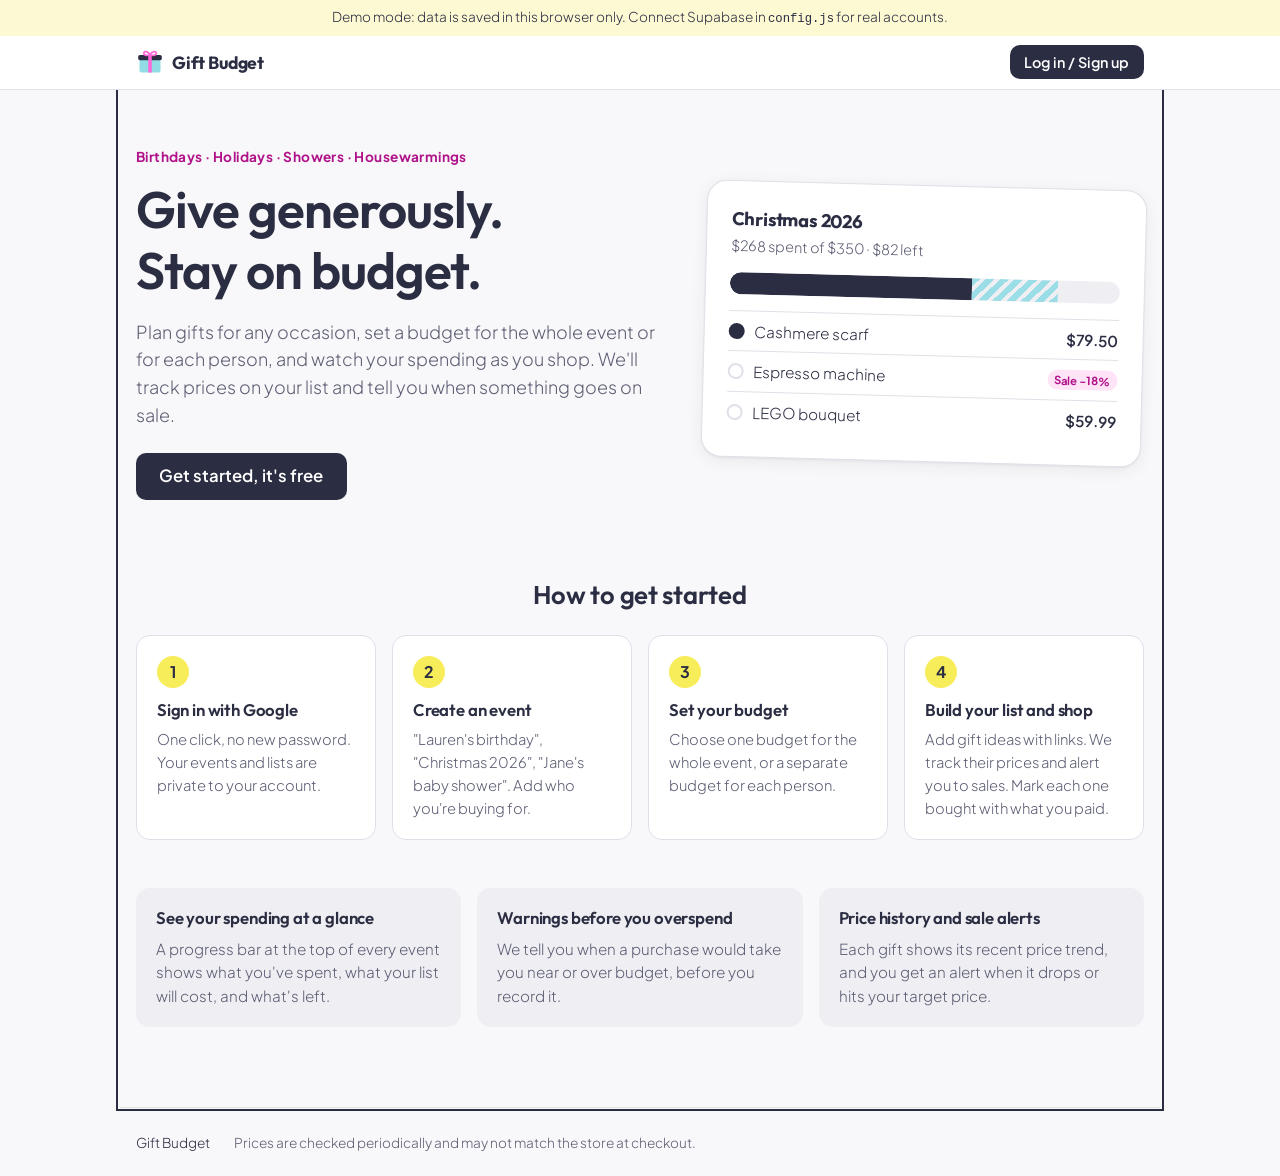
==== index.html @ 7a2bb73c "Use Plus Jakarta Sans Light (300) for body text Headings stay in Outfit; buttons, labels, amounts an" ====
<!doctype html>
<html lang="en">
<head>
  <meta charset="utf-8">
  <meta name="viewport" content="width=device-width, initial-scale=1">
  <title>Gift Budget: stay on budget for every gift</title>
  <meta name="description" content="Plan gifts for birthdays, holidays, showers and housewarmings. Set a budget per event or per person, track spending, and get alerts when gifts on your list go on sale.">
  <meta name="theme-color" content="#2b2d42">
  <link rel="icon" href="icon.svg" type="image/svg+xml">
  <link rel="preconnect" href="https://fonts.googleapis.com">
  <link rel="preconnect" href="https://fonts.gstatic.com" crossorigin>
  <link rel="stylesheet" href="https://fonts.googleapis.com/css2?family=Outfit:wght@500;600;700&family=Plus+Jakarta+Sans:wght@300;500;600;700&display=swap">
  <link rel="stylesheet" href="styles.css">
  <script src="config.js"></script>
  <script type="module" src="js/app.js"></script>
</head>
<body>
  <svg width="0" height="0" style="position:absolute" aria-hidden="true">
    <symbol id="logo" viewBox="0 0 32 32">
      <rect x="4" y="12" width="24" height="16" rx="3" fill="var(--logo-box)"/>
      <rect x="2.5" y="8" width="27" height="6" rx="2" fill="var(--logo-lid)"/>
      <rect x="14" y="8" width="4" height="20" fill="var(--logo-ribbon)"/>
      <path d="M16 8c-2-4.5-7-5-7-2s4 2.5 7 2Zm0 0c2-4.5 7-5 7-2s-4 2.5-7 2Z" fill="none" stroke="var(--logo-ribbon)" stroke-width="2" stroke-linejoin="round"/>
    </symbol>
  </svg>

  <a href="#app" class="skip">Skip to content</a>
  <div id="demo-banner" class="demo-banner" hidden>
    Demo mode: data is saved in this browser only. Connect Supabase in <code>config.js</code> for real accounts.
  </div>
  <header class="site-header"><div class="nav" id="nav"></div></header>

  <main id="app" tabindex="-1">
    <noscript><p>Gift Budget needs JavaScript to run.</p></noscript>
  </main>

  <footer class="site-footer">
    <span>Gift Budget</span>
    <span class="muted">Prices are checked periodically and may not match the store at checkout.</span>
  </footer>

  <dialog id="dialog" aria-label="Dialog"></dialog>
  <div id="toast" class="toast" role="status" aria-live="polite" hidden></div>
</body>
</html>
---- styles.css ----
/* Palette: navy #2b2d42 · sky #92dce5 · ghost white #f8f7f9 · maize #f7ec59 · pink #ff66d8.
   The bright colours are used as fills; each has a deeper "-text" shade for
   readable text on light backgrounds. */
:root {
  --navy: #2b2d42;
  --sky: #92dce5;
  --ghost: #f8f7f9;
  --maize: #f7ec59;
  --pink: #ff66d8;

  --bg: var(--ghost);
  --surface: #ffffff;
  --surface-2: #efeef3;
  --text: var(--navy);
  --muted: #5c5e73;
  --border: #e1e0e8;
  --primary: var(--navy);
  --primary-strong: #1b1c2b;
  --primary-soft: #def4f7;
  --on-primary: #ffffff;
  --link: #1a6f7b;
  --accent: var(--pink);
  --accent-text: #b0128a;
  --accent-soft: #ffe3f7;
  --on-accent: var(--navy);
  --ok: var(--navy);
  --ok-text: #1a6f7b;
  --near: var(--maize);
  --near-text: #6f6400;
  --near-soft: #fdf9d2;
  /* Over budget stays red so it never reads as a sale (pink). */
  --over: #d62839;
  --over-text: #b3172a;
  --over-soft: #fde4e6;
  --danger: #c42032;
  --on-danger: #ffffff;
  --planned: var(--sky);
  --step: var(--maize);
  --logo-box: var(--sky);
  --logo-lid: var(--navy);
  --logo-ribbon: var(--pink);
  --shadow: 0 1px 2px rgb(43 45 66 / 6%), 0 4px 16px rgb(43 45 66 / 7%);
  --radius: 14px;
  --font-heading: 'Outfit', system-ui, -apple-system, 'Segoe UI', Roboto, sans-serif;
  --font-body: 'Plus Jakarta Sans', system-ui, -apple-system, 'Segoe UI', Roboto, sans-serif;
  color-scheme: light;
}

@media (prefers-color-scheme: dark) {
  :root:not([data-theme='light']) {
    --bg: #1f2030;
    --surface: var(--navy);
    --surface-2: #363852;
    --text: var(--ghost);
    --muted: #b5b6c6;
    --border: #45475f;
    --primary: var(--sky);
    --primary-strong: #b6e9ef;
    --primary-soft: #2f4a59;
    --on-primary: var(--navy);
    --link: var(--sky);
    --accent-text: #ff8fe2;
    --accent-soft: #4b2b4a;
    --ok: var(--sky);
    --ok-text: var(--sky);
    --near-text: var(--maize);
    --near-soft: #45421f;
    --over: #ff5a6a;
    --over-text: #ff8a95;
    --over-soft: #4a2228;
    --danger: #ff5a6a;
    --on-danger: var(--navy);
    --planned: #6a6d92;
    --logo-lid: var(--maize);
    --shadow: 0 1px 2px rgb(0 0 0 / 30%), 0 4px 16px rgb(0 0 0 / 25%);
    color-scheme: dark;
  }
}

* { box-sizing: border-box; }
html { -webkit-text-size-adjust: 100%; }
body {
  margin: 0;
  background: var(--bg);
  color: var(--text);
  /* Body text: Plus Jakarta Sans Light. Buttons, labels and amounts keep heavier weights. */
  font: 300 16px/1.55 var(--font-body);
  min-height: 100vh;
  display: flex;
  flex-direction: column;
}
b, strong { font-weight: 600; }
h1, h2, h3 { line-height: 1.2; margin: 0 0 .5rem; }
/* Headings, plus the brand name and heading-like titles, use Outfit. */
h1, h2, h3, h4, h5, h6, .brand, .hc-title, .profile-name {
  font-family: var(--font-heading);
  font-weight: 600;
  letter-spacing: -.01em;
}
h1 { font-size: clamp(1.6rem, 3vw, 2rem); }
h2 { font-size: 1.25rem; }
h3 { font-size: 1.05rem; }
p { margin: 0 0 1rem; }
a { color: var(--link); }
code { font-size: .9em; }
.muted { color: var(--muted); }
.small { font-size: .875rem; }
.center { text-align: center; }
[hidden] { display: none !important; }

.skip { position: absolute; left: -999px; }
.skip:focus { left: 1rem; top: 1rem; z-index: 100; background: var(--surface); padding: .5rem 1rem; }
:focus-visible { outline: 2px solid var(--primary); outline-offset: 2px; }

.demo-banner {
  background: var(--near-soft);
  color: var(--text);
  text-align: center;
  font-size: .85rem;
  padding: .4rem 1rem;
}

/* ---------- header / nav */
.site-header {
  background: var(--surface);
  border-bottom: 1px solid var(--border);
  position: sticky;
  top: 0;
  z-index: 10;
}
.nav {
  max-width: 1040px;
  margin: 0 auto;
  padding: .6rem 16px;
  display: flex;
  align-items: center;
  gap: 1.25rem;
  position: relative;
}
.brand {
  display: flex;
  align-items: center;
  gap: .5rem;
  font-weight: 700;
  font-size: 1.1rem;
  color: var(--text);
  text-decoration: none;
}
.nav-links { display: flex; gap: .25rem; }
.nav-link {
  color: var(--muted);
  text-decoration: none;
  padding: .4rem .7rem;
  border-radius: 8px;
  font-weight: 500;
}
.nav-link:hover { background: var(--surface-2); color: var(--text); }
.nav-link[aria-current='page'] { color: var(--primary); background: var(--primary-soft); }
.nav-right { margin-left: auto; display: flex; align-items: center; gap: .5rem; }
.account-link {
  display: flex;
  align-items: center;
  gap: .5rem;
  text-decoration: none;
  color: var(--text);
  padding: .2rem .6rem .2rem .2rem;
  border-radius: 999px;
}
.account-link:hover, .account-link[aria-current='page'] { background: var(--surface-2); }
.avatar {
  border-radius: 50%;
  object-fit: cover;
  display: inline-grid;
  place-items: center;
  background: var(--primary);
  color: var(--on-primary);
  font-weight: 600;
  flex: none;
}

.bell { position: relative; }
.badge {
  position: absolute;
  top: 0;
  right: 0;
  background: var(--accent);
  color: var(--on-accent);
  font-size: .65rem;
  font-weight: 700;
  min-width: 16px;
  height: 16px;
  border-radius: 8px;
  display: grid;
  place-items: center;
  padding: 0 3px;
}
.alerts-panel {
  position: absolute;
  right: 16px;
  top: calc(100% + 6px);
  width: min(380px, calc(100vw - 32px));
  max-height: 70vh;
  overflow: auto;
  background: var(--surface);
  border: 1px solid var(--border);
  border-radius: var(--radius);
  box-shadow: var(--shadow);
  padding: 1rem;
}
.alerts-panel h2 { font-size: 1rem; }
.alerts-panel ul { list-style: none; margin: 0; padding: 0; }
.alerts-panel li a {
  display: block;
  padding: .6rem;
  border-radius: 8px;
  color: var(--text);
  text-decoration: none;
  font-size: .9rem;
}
.alerts-panel li a:hover { background: var(--surface-2); }
.alerts-panel li.unread a { background: var(--primary-soft); }
.alerts-panel time { display: block; color: var(--muted); font-size: .75rem; margin-top: .2rem; }
.alert-kind {
  display: inline-block;
  font-size: .7rem;
  font-weight: 700;
  text-transform: uppercase;
  letter-spacing: .04em;
  color: var(--accent-text);
  margin-right: .3rem;
}
.alert-kind.target { color: var(--link); }

/* ---------- layout */
main {
  flex: 1;
  width: 100%;
  max-width: 1040px;
  margin: 0 auto;
  padding: 1.5rem 16px 3rem;
  outline: none;
}
main[aria-busy='true'] { opacity: .6; }
.site-footer {
  max-width: 1040px;
  width: 100%;
  margin: 0 auto;
  padding: 1.5rem 16px;
  display: flex;
  flex-wrap: wrap;
  gap: .5rem 1.5rem;
  font-size: .85rem;
  border-top: 1px solid var(--border);
}
.card {
  background: var(--surface);
  border: 1px solid var(--border);
  border-radius: var(--radius);
  box-shadow: var(--shadow);
  padding: 1.25rem;
  margin-bottom: 1rem;
}
.page-head {
  display: flex;
  align-items: flex-start;
  justify-content: space-between;
  gap: 1rem;
  flex-wrap: wrap;
  margin-bottom: 1rem;
}
.page-head p { margin: 0; }
.crumbs { margin-bottom: .5rem; font-size: .9rem; }
.crumbs a { text-decoration: none; }
.head-actions { display: flex; gap: .5rem; flex-wrap: wrap; }
.section-title { margin-top: 2rem; }
.empty { text-align: center; padding: 3rem 1rem; }

/* ---------- buttons */
.btn {
  --b: var(--surface);
  display: inline-flex;
  align-items: center;
  justify-content: center;
  gap: .5rem;
  font: inherit;
  font-weight: 600;
  border-radius: 10px;
  border: 1px solid transparent;
  padding: .6rem 1.1rem;
  cursor: pointer;
  text-decoration: none;
  line-height: 1.2;
  white-space: nowrap;
}
.btn:disabled { opacity: .6; cursor: default; }
.btn.primary { background: var(--primary); color: var(--on-primary); }
.btn.primary:hover:not(:disabled) { background: var(--primary-strong); }
.btn.ghost { background: var(--surface); color: var(--text); border-color: var(--border); }
.btn.ghost:hover:not(:disabled) { background: var(--surface-2); }
.btn.danger { background: var(--danger); color: var(--on-danger); }
.btn.danger-text { color: var(--over-text); }
.btn.google { background: var(--surface); color: var(--text); border-color: var(--border); width: 100%; }
.btn.google:hover { background: var(--surface-2); }
.btn.lg { padding: .8rem 1.4rem; font-size: 1.05rem; }
.btn.sm { padding: .45rem .85rem; font-size: .9rem; }
.btn.xs { padding: .3rem .65rem; font-size: .82rem; border-radius: 8px; }
.icon-btn {
  display: inline-grid;
  place-items: center;
  width: 34px;
  height: 34px;
  border-radius: 8px;
  border: 0;
  background: transparent;
  color: var(--muted);
  cursor: pointer;
  font: inherit;
}
.icon-btn:hover { background: var(--surface-2); color: var(--text); }

/* ---------- forms */
.form { max-width: 620px; }
.field { display: flex; flex-direction: column; gap: .35rem; margin: 0 0 1rem; border: 0; padding: 0; min-width: 0; }
.field > span, .field legend { font-weight: 600; font-size: .92rem; }
.field legend { margin-bottom: .4rem; }
.field-row { display: grid; grid-template-columns: 1fr 1fr; gap: .75rem; }
input:not([type=checkbox]):not([type=radio]), select {
  font: inherit;
  color: var(--text);
  background: var(--surface);
  border: 1px solid var(--border);
  border-radius: 10px;
  padding: .6rem .75rem;
  width: 100%;
  min-width: 0;
}
input:focus, select:focus { outline: 2px solid var(--primary); outline-offset: -1px; border-color: var(--primary); }
.money-input { position: relative; display: flex; align-items: center; }
.money-input > span {
  position: absolute;
  left: .75rem;
  color: var(--muted);
  pointer-events: none;
}
.money-input input { padding-left: 2.2rem !important; }
.chips { display: flex; flex-wrap: wrap; gap: .4rem; margin: -.4rem 0 1rem; }
.chip {
  font: inherit;
  font-size: .85rem;
  border: 1px solid var(--border);
  background: var(--surface-2);
  color: var(--text);
  border-radius: 999px;
  padding: .25rem .75rem;
  cursor: pointer;
}
.chip:hover { border-color: var(--primary); color: var(--primary); }
.segmented { display: grid; grid-template-columns: 1fr 1fr; gap: .6rem; }
.segmented label { position: relative; cursor: pointer; }
.segmented input { position: absolute; opacity: 0; }
.segmented span {
  display: flex;
  flex-direction: column;
  border: 1.5px solid var(--border);
  border-radius: 12px;
  padding: .75rem .9rem;
  height: 100%;
}
.segmented small { color: var(--muted); font-size: .82rem; }
.segmented input:checked + span { border-color: var(--primary); background: var(--primary-soft); }
.segmented input:focus-visible + span { outline: 2px solid var(--primary); outline-offset: 2px; }
.recipient-row { display: grid; grid-template-columns: 1fr 150px 34px; gap: .5rem; margin-bottom: .5rem; align-items: center; }
.recipient-row:has(.money-input[hidden]) { grid-template-columns: 1fr 34px; }
.toggle { display: flex; gap: .6rem; align-items: flex-start; margin: .25rem 0 1rem; cursor: pointer; }
.toggle input { margin-top: .3rem; width: 18px; height: 18px; accent-color: var(--primary); flex: none; }
.form-actions, .modal-actions { display: flex; justify-content: flex-end; gap: .5rem; margin-top: 1rem; flex-wrap: wrap; }
.modal-actions .spacer { flex: 1; }

/* ---------- dialog */
dialog {
  border: 0;
  padding: 0;
  border-radius: var(--radius);
  background: var(--surface);
  color: var(--text);
  width: min(480px, calc(100vw - 32px));
  box-shadow: 0 20px 60px rgb(0 0 0 / 30%);
}
dialog::backdrop { background: rgb(15 20 18 / 45%); }
.modal { padding: 1.5rem; }

/* ---------- toast */
.toast {
  position: fixed;
  bottom: 1.25rem;
  left: 50%;
  transform: translateX(-50%);
  background: var(--text);
  color: var(--bg);
  padding: .7rem 1.1rem;
  border-radius: 10px;
  box-shadow: var(--shadow);
  z-index: 50;
  max-width: calc(100vw - 32px);
  font-size: .92rem;
}
.toast[data-kind='error'] { background: var(--danger); color: var(--on-danger); }

/* ---------- progress bars */
.bar {
  position: relative;
  background: var(--surface-2);
  border-radius: 999px;
  overflow: hidden;
  height: 12px;
}
.bar.lg { height: 22px; margin: 1rem 0 .6rem; }
.bar.sm { height: 8px; margin: .5rem 0; }
.bar-fill, .bar-planned { position: absolute; top: 0; bottom: 0; left: 0; }
.bar-fill { background: var(--ok); border-radius: 999px 0 0 999px; transition: width .4s ease; }
/* Maize is light: a hairline keeps it visible against the track. */
.bar.near .bar-fill { box-shadow: inset 0 0 0 1px rgb(43 45 66 / 25%); }
.bar-planned {
  background: repeating-linear-gradient(135deg, var(--planned) 0 6px, transparent 6px 10px);
  opacity: .9;
}
.bar.near .bar-fill { background: var(--near); }
.bar.over .bar-fill { background: var(--over); }
.bar-limit {
  position: absolute;
  top: -2px;
  bottom: -2px;
  width: 2px;
  background: var(--text);
  opacity: .7;
}
.legend { display: flex; flex-wrap: wrap; gap: .4rem 1.2rem; font-size: .85rem; color: var(--muted); }
.key { display: inline-block; width: 12px; height: 12px; border-radius: 3px; margin-right: .35rem; vertical-align: -1px; }
.key.spent { background: var(--ok); }
.near .key.spent { background: var(--near); }
.over .key.spent { background: var(--over); }
.key.planned { background: repeating-linear-gradient(135deg, var(--planned) 0 3px, transparent 3px 5px); border: 1px solid var(--planned); }
.key.limit { width: 2px; background: var(--text); }

.budget-card { position: sticky; top: 64px; z-index: 5; }
.budget-top { display: flex; justify-content: space-between; align-items: flex-end; gap: 1rem; flex-wrap: wrap; }
.big { font-size: 1.75rem; font-weight: 700; line-height: 1.1; font-variant-numeric: tabular-nums; }
.big .of { font-size: 1rem; font-weight: 500; color: var(--muted); }
.left { text-align: right; }
.left .big { color: var(--ok-text); }
.near .left .big { color: var(--near-text); }
.left.neg .big { color: var(--over-text); }

.alert { border-radius: 10px; padding: .7rem .9rem; margin-top: .9rem; font-size: .92rem; }
.alert.near { background: var(--near-soft); border-left: 4px solid var(--near); }
.alert.over { background: var(--over-soft); border-left: 4px solid var(--over); }
.pill {
  display: inline-block;
  font-size: .75rem;
  font-weight: 700;
  padding: .12rem .55rem;
  border-radius: 999px;
}
.pill.near { background: var(--near-soft); color: var(--near-text); }
.pill.over { background: var(--over-soft); color: var(--over-text); }

/* ---------- events list */
.event-grid { display: grid; grid-template-columns: repeat(auto-fill, minmax(280px, 1fr)); gap: 1rem; }
.event-grid.past { opacity: .75; }
.event-card {
  display: block;
  background: var(--surface);
  border: 1px solid var(--border);
  border-radius: var(--radius);
  box-shadow: var(--shadow);
  padding: 1.1rem 1.2rem;
  color: var(--text);
  text-decoration: none;
  transition: transform .15s ease, border-color .15s ease;
}
.event-card:hover { transform: translateY(-2px); border-color: var(--primary); }
.ec-head h2 { font-size: 1.1rem; margin: 0; }
.ec-meta { display: flex; justify-content: space-between; gap: .5rem; font-size: .85rem; color: var(--muted); flex-wrap: wrap; }
.event-card .pill { margin-top: .5rem; }

/* ---------- event page */
.event-head h1 { margin-bottom: .2rem; }
.list-head { display: flex; justify-content: space-between; align-items: center; gap: 1rem; margin: 1.5rem 0 .75rem; flex-wrap: wrap; }
.list-head h2 { margin: 0; }
.group { padding: 1rem 1.1rem; }
.group-head { display: flex; justify-content: space-between; align-items: center; gap: .5rem; flex-wrap: wrap; }
.group-title { display: flex; align-items: baseline; gap: .6rem; flex-wrap: wrap; }
.group-title h3 { margin: 0; }
.group-actions { display: flex; gap: .4rem; }
.empty-group { margin: .5rem 0 0; }
.gifts { list-style: none; margin: .5rem 0 0; padding: 0; }
.gift {
  display: grid;
  grid-template-columns: 1fr auto auto;
  align-items: center;
  gap: .75rem;
  padding: .7rem 0;
  border-top: 1px solid var(--border);
}
.gift:first-child { border-top: 0; }
.gift-name { font-weight: 600; display: flex; align-items: center; gap: .4rem; flex-wrap: wrap; }
.gift-name a { color: var(--text); }
.gift.bought .gift-name { color: var(--muted); text-decoration: line-through; text-decoration-thickness: 1px; }
.gift.bought .gift-name a { color: var(--muted); }
.gift-sub { margin-top: .1rem; }
.gift-spark { color: var(--primary); display: flex; }
.gift-spark.down { color: var(--accent-text); }
.gift-actions { display: flex; align-items: center; gap: .15rem; }
.sale-tag, .target-tag {
  font-size: .7rem;
  font-weight: 700;
  padding: .1rem .45rem;
  border-radius: 999px;
  text-decoration: none;
}
.sale-tag { background: var(--accent-soft); color: var(--accent-text); }
.target-tag { background: var(--primary-soft); color: var(--link); }

/* ---------- home */
.hero {
  display: grid;
  grid-template-columns: 1.2fr 1fr;
  gap: 2.5rem;
  align-items: center;
  padding: 2rem 0 3rem;
}
.eyebrow { color: var(--accent-text); font-weight: 700; font-size: .85rem; letter-spacing: .03em; margin-bottom: .75rem; }
.hero h1 { font-size: clamp(2.2rem, 5vw, 3.2rem); letter-spacing: -.02em; margin-bottom: 1rem; }
.lead { font-size: 1.12rem; color: var(--muted); max-width: 36rem; }
.hero-cta { display: flex; gap: .75rem; flex-wrap: wrap; margin-top: 1.5rem; }
.hero-card {
  background: var(--surface);
  border: 1px solid var(--border);
  border-radius: 20px;
  box-shadow: var(--shadow);
  padding: 1.5rem;
  transform: rotate(1.5deg);
}
.hc-title { font-weight: 700; font-size: 1.15rem; }
.hc-sub { color: var(--muted); font-size: .9rem; }
.hc-list { list-style: none; padding: 0; margin: 1rem 0 0; }
.hc-list li { display: flex; align-items: center; gap: .6rem; padding: .5rem 0; border-top: 1px solid var(--border); font-size: .95rem; }
.hc-list b, .hc-list .sale-tag { margin-left: auto; }
.tick { width: 16px; height: 16px; border-radius: 50%; border: 2px solid var(--border); flex: none; }
.tick.done { background: var(--ok); border-color: var(--ok); }
.how { padding: 2rem 0; }
.how > h2 { font-size: 1.6rem; text-align: center; margin-bottom: 1.5rem; }
.steps { list-style: none; padding: 0; margin: 0; display: grid; grid-template-columns: repeat(4, 1fr); gap: 1rem; }
.steps li {
  background: var(--surface);
  border: 1px solid var(--border);
  border-radius: var(--radius);
  padding: 1.25rem;
}
.steps p { color: var(--muted); font-size: .92rem; margin: 0; }
.step-n {
  display: inline-grid;
  place-items: center;
  width: 32px;
  height: 32px;
  border-radius: 50%;
  background: var(--step);
  color: var(--navy);
  font-weight: 700;
  margin-bottom: .75rem;
}
.features { display: grid; grid-template-columns: repeat(3, 1fr); gap: 1rem; padding: 1rem 0 2rem; }
.feature { padding: 1.25rem; border-radius: var(--radius); background: var(--surface-2); }
.feature p { color: var(--muted); margin: 0; font-size: .95rem; }

/* ---------- auth / account */
.auth-card {
  max-width: 420px;
  margin: 3rem auto;
  text-align: center;
  background: var(--surface);
  border: 1px solid var(--border);
  border-radius: 20px;
  box-shadow: var(--shadow);
  padding: 2rem;
}
.demo-note { font-size: .85rem; color: var(--muted); background: var(--near-soft); border-radius: 10px; padding: .75rem; margin: 1.25rem 0 0; text-align: left; }
.profile { display: flex; align-items: center; gap: 1rem; }
.profile-name { font-weight: 700; font-size: 1.15rem; }
.card h2 { font-size: 1.05rem; }
.prefs .field { max-width: 240px; }

/* ---------- responsive */
@media (max-width: 860px) {
  .hero { grid-template-columns: 1fr; }
  .hero-card { transform: none; }
  .steps { grid-template-columns: 1fr 1fr; }
  .features { grid-template-columns: 1fr; }
}
@media (max-width: 640px) {
  .nav { gap: .5rem; flex-wrap: wrap; }
  .nav-links { order: 3; width: 100%; }
  .account-name { display: none; }
  .account-link { padding: .2rem; }
  .steps { grid-template-columns: 1fr; }
  .segmented, .field-row { grid-template-columns: 1fr; }
  .recipient-row { grid-template-columns: 1fr 110px 34px; }
  .budget-card { position: static; }
  .big { font-size: 1.4rem; }
  .gift { grid-template-columns: 1fr auto; }
  .gift-spark { display: none; }
  .left { text-align: left; }
}
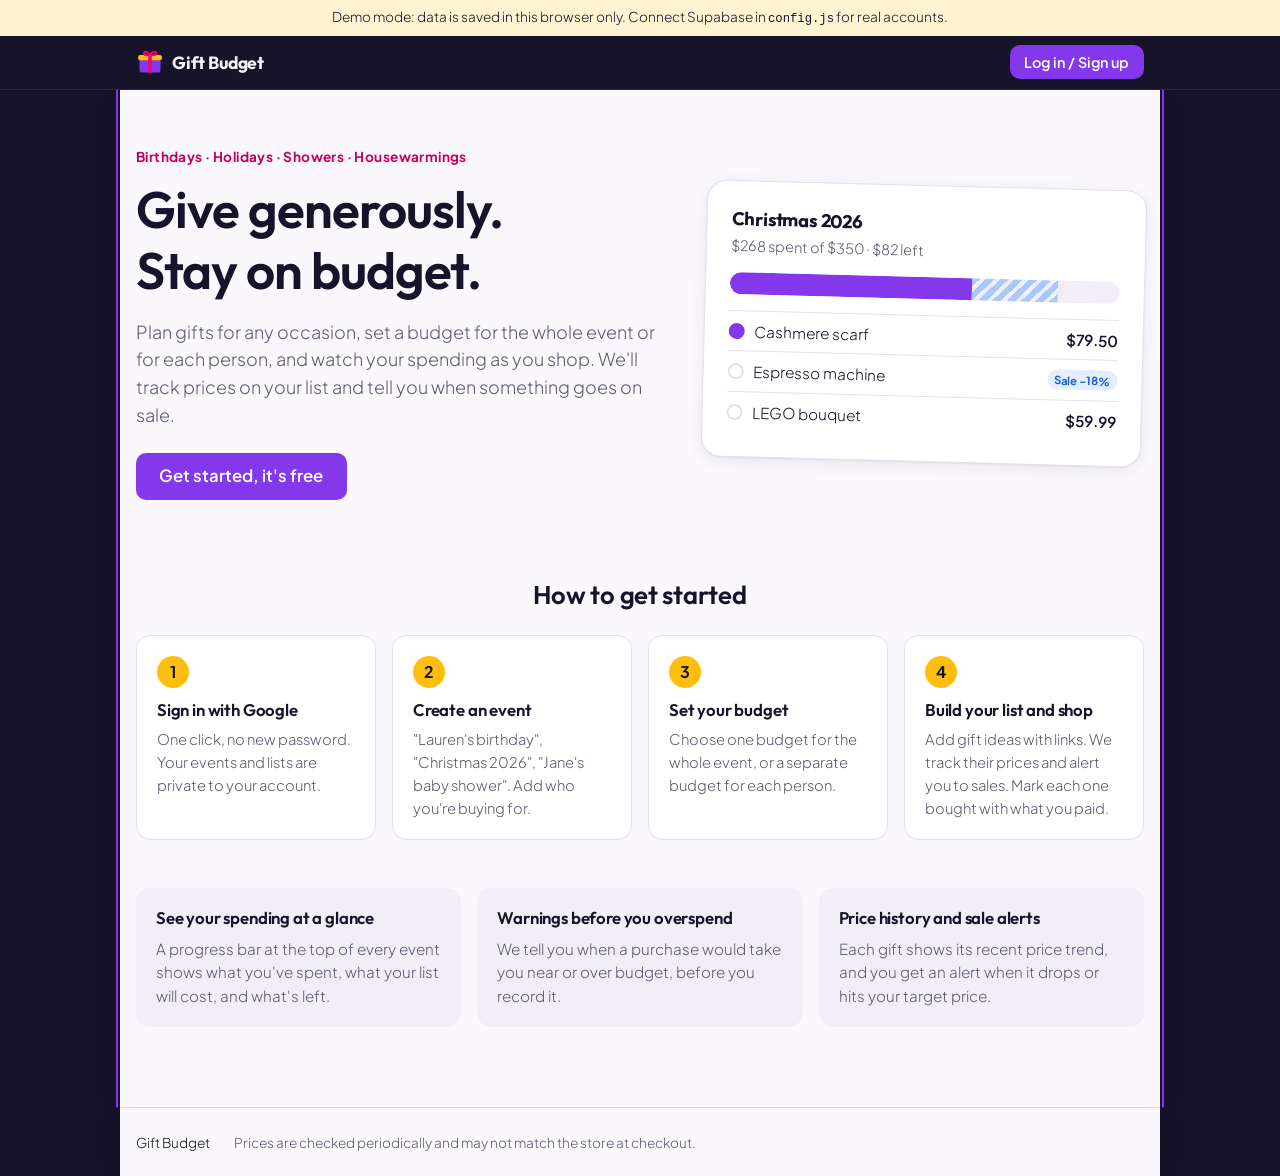
==== commit f79b30b9: "Switch to the Bright palette (amber, orange, rose, violet, azure) Violet is the primary colour, a vi" ====
--- a/index.html
+++ b/index.html
@@ -5,7 +5,7 @@
   <meta name="viewport" content="width=device-width, initial-scale=1">
   <title>Gift Budget: stay on budget for every gift</title>
   <meta name="description" content="Plan gifts for birthdays, holidays, showers and housewarmings. Set a budget per event or per person, track spending, and get alerts when gifts on your list go on sale.">
-  <meta name="theme-color" content="#2b2d42">
+  <meta name="theme-color" content="#16132a">
   <link rel="icon" href="icon.svg" type="image/svg+xml">
   <link rel="preconnect" href="https://fonts.googleapis.com">
   <link rel="preconnect" href="https://fonts.gstatic.com" crossorigin>
--- a/styles.css
+++ b/styles.css
@@ -1,77 +1,90 @@
-/* Palette: navy #2b2d42 · sky #92dce5 · ghost white #f8f7f9 · maize #f7ec59 · pink #ff66d8.
-   The bright colours are used as fills; each has a deeper "-text" shade for
-   readable text on light backgrounds. */
+/* Palette "Bright": amber #ffbe0b · orange #fb5607 · rose #ff006e · violet #8338ec · azure #3a86ff,
+   plus a violet-tinted ink for text, header and page edges.
+   Bright colours are fills; each has a deeper "-text" shade for readable text. */
 :root {
-  --navy: #2b2d42;
-  --sky: #92dce5;
-  --ghost: #f8f7f9;
-  --maize: #f7ec59;
-  --pink: #ff66d8;
-
-  --bg: var(--ghost);
+  --ink: #16132a;
+  --paper: #faf8fd;
+  --amber: #ffbe0b;
+  --orange: #fb5607;
+  --rose: #ff006e;
+  --violet: #8338ec;
+  --azure: #3a86ff;
+
+  --bg: var(--paper);
   --surface: #ffffff;
-  --surface-2: #efeef3;
-  --text: var(--navy);
-  --muted: #5c5e73;
-  --border: #e1e0e8;
-  --primary: var(--navy);
-  --primary-strong: #1b1c2b;
-  --primary-soft: #def4f7;
+  --surface-2: #f1eef7;
+  --text: var(--ink);
+  --muted: #5d5873;
+  --border: #e4e0ee;
+  --primary: var(--violet);
+  --primary-strong: #6a1fd6;
+  --primary-soft: #efe6fd;
   --on-primary: #ffffff;
-  --link: #1a6f7b;
-  --accent: var(--pink);
-  --accent-text: #b0128a;
-  --accent-soft: #ffe3f7;
-  --on-accent: var(--navy);
-  --ok: var(--navy);
-  --ok-text: #1a6f7b;
-  --near: var(--maize);
-  --near-text: #6f6400;
-  --near-soft: #fdf9d2;
-  /* Over budget stays red so it never reads as a sale (pink). */
-  --over: #d62839;
-  --over-text: #b3172a;
-  --over-soft: #fde4e6;
-  --danger: #c42032;
+  --link: #6a1fd6;
+  --accent: var(--rose);
+  --accent-text: #c4005a;
+  --accent-soft: #ffe0ee;
+  --on-accent: var(--ink);
+  /* Sales are good news: azure, kept well away from the over-budget red. */
+  --sale: var(--azure);
+  --sale-text: #1a5fd0;
+  --sale-soft: #e3eeff;
+  --target-text: #b53a00;
+  --target-soft: #ffe8dc;
+  --ok: var(--violet);
+  --ok-text: #6a1fd6;
+  --near: var(--amber);
+  --near-text: #8a5a00;
+  --near-soft: #fff4d1;
+  /* Over budget stays a true red. */
+  --over: #e0262c;
+  --over-text: #c01a20;
+  --over-soft: #fde4e5;
+  --danger: #d11f25;
   --on-danger: #ffffff;
-  --planned: var(--sky);
-  --step: var(--maize);
-  --logo-box: var(--sky);
-  --logo-lid: var(--navy);
-  --logo-ribbon: var(--pink);
-  --shadow: 0 1px 2px rgb(43 45 66 / 6%), 0 4px 16px rgb(43 45 66 / 7%);
+  --planned: #9ec5ff;
+  --step: var(--amber);
+  --logo-box: var(--violet);
+  --logo-lid: var(--amber);
+  --logo-ribbon: var(--rose);
+  --shadow: 0 1px 2px rgb(22 19 42 / 6%), 0 4px 16px rgb(22 19 42 / 7%);
   --radius: 14px;
   --font-heading: 'Outfit', system-ui, -apple-system, 'Segoe UI', Roboto, sans-serif;
+  /* Page edges either side of the content column, and the header. */
+  --frame: var(--ink);
   --font-body: 'Plus Jakarta Sans', system-ui, -apple-system, 'Segoe UI', Roboto, sans-serif;
   color-scheme: light;
 }
 
 @media (prefers-color-scheme: dark) {
   :root:not([data-theme='light']) {
-    --bg: #1f2030;
-    --surface: var(--navy);
-    --surface-2: #363852;
-    --text: var(--ghost);
-    --muted: #b5b6c6;
-    --border: #45475f;
-    --primary: var(--sky);
-    --primary-strong: #b6e9ef;
-    --primary-soft: #2f4a59;
-    --on-primary: var(--navy);
-    --link: var(--sky);
-    --accent-text: #ff8fe2;
-    --accent-soft: #4b2b4a;
-    --ok: var(--sky);
-    --ok-text: var(--sky);
-    --near-text: var(--maize);
-    --near-soft: #45421f;
-    --over: #ff5a6a;
-    --over-text: #ff8a95;
-    --over-soft: #4a2228;
-    --danger: #ff5a6a;
-    --on-danger: var(--navy);
-    --planned: #6a6d92;
-    --logo-lid: var(--maize);
+    --bg: #1c1833;
+    --surface: #24203d;
+    --surface-2: #2f2a4c;
+    --text: #f4f1fa;
+    --muted: #b8b2cd;
+    --border: #3c3659;
+    --primary: #a879f7;
+    --primary-strong: #c1a0fa;
+    --primary-soft: #33275a;
+    --on-primary: var(--ink);
+    --link: #c1a0fa;
+    --accent-text: #ff6fa8;
+    --accent-soft: #4a1f37;
+    --sale-text: #8db8ff;
+    --sale-soft: #1f2f55;
+    --target-text: #ff8a50;
+    --target-soft: #46281a;
+    --ok: #a879f7;
+    --ok-text: #c1a0fa;
+    --near-text: var(--amber);
+    --near-soft: #3f3317;
+    --over: #ff5a5f;
+    --over-text: #ff8589;
+    --over-soft: #4a2229;
+    --danger: #ff5a5f;
+    --on-danger: var(--ink);
+    --planned: #4d6aa8;
     --shadow: 0 1px 2px rgb(0 0 0 / 30%), 0 4px 16px rgb(0 0 0 / 25%);
     color-scheme: dark;
   }
@@ -81,7 +94,7 @@
 html { -webkit-text-size-adjust: 100%; }
 body {
   margin: 0;
-  background: var(--bg);
+  background: var(--frame);
   color: var(--text);
   /* Body text: Plus Jakarta Sans Light. Buttons, labels and amounts keep heavier weights. */
   font: 300 16px/1.55 var(--font-body);
@@ -122,12 +135,26 @@
 
 /* ---------- header / nav */
 .site-header {
-  background: var(--surface);
-  border-bottom: 1px solid var(--border);
+  /* Dark bar that continues the dark page edges. */
+  background: var(--frame);
+  border-bottom: 1px solid rgb(255 255 255 / 8%);
   position: sticky;
   top: 0;
   z-index: 10;
 }
+.site-header .brand,
+.site-header .account-link { color: #f4f1fa; }
+.site-header .nav-link,
+.site-header .nav-right > .icon-btn { color: #c3c4d4; }
+.site-header .nav-link:hover,
+.site-header .nav-right > .icon-btn:hover,
+.site-header .account-link:hover,
+.site-header .account-link[aria-current='page'] { background: rgb(255 255 255 / 10%); color: #f4f1fa; }
+.site-header .nav-link[aria-current='page'] { background: rgb(131 56 236 / 30%); color: #d4bcfc; }
+.site-header .avatar { background: var(--violet); color: #fff; }
+.site-header .btn.primary { background: var(--violet); color: #fff; }
+.site-header .btn.primary:hover:not(:disabled) { background: #9655f0; }
+.site-header :focus-visible { outline-color: var(--amber); }
 .nav {
   max-width: 1040px;
   margin: 0 auto;
@@ -226,10 +253,10 @@
   font-weight: 700;
   text-transform: uppercase;
   letter-spacing: .04em;
-  color: var(--accent-text);
+  color: var(--sale-text);
   margin-right: .3rem;
 }
-.alert-kind.target { color: var(--link); }
+.alert-kind.target { color: var(--target-text); }
 
 /* ---------- layout */
 main {
@@ -239,8 +266,15 @@
   margin: 0 auto;
   padding: 1.5rem 16px 3rem;
   outline: none;
-}
-main[aria-busy='true'] { opacity: .6; }
+  background: var(--bg);
+}
+/* Fade the content, not the column, so the navy edges don't show through. */
+main[aria-busy='true'] > * { opacity: .6; }
+/* Soft shadow on the column's sides only, so it sits on top of the navy edges. */
+main, .site-footer {
+  box-shadow: 0 0 36px rgb(15 16 30 / 35%);
+  clip-path: inset(0 -48px);
+}
 .site-footer {
   max-width: 1040px;
   width: 100%;
@@ -251,6 +285,7 @@
   gap: .5rem 1.5rem;
   font-size: .85rem;
   border-top: 1px solid var(--border);
+  background: var(--bg);
 }
 .card {
   background: var(--surface);
@@ -419,7 +454,7 @@
 .bar-fill, .bar-planned { position: absolute; top: 0; bottom: 0; left: 0; }
 .bar-fill { background: var(--ok); border-radius: 999px 0 0 999px; transition: width .4s ease; }
 /* Maize is light: a hairline keeps it visible against the track. */
-.bar.near .bar-fill { box-shadow: inset 0 0 0 1px rgb(43 45 66 / 25%); }
+.bar.near .bar-fill { box-shadow: inset 0 0 0 1px rgb(22 19 42 / 25%); }
 .bar-planned {
   background: repeating-linear-gradient(135deg, var(--planned) 0 6px, transparent 6px 10px);
   opacity: .9;
@@ -509,7 +544,7 @@
 .gift.bought .gift-name a { color: var(--muted); }
 .gift-sub { margin-top: .1rem; }
 .gift-spark { color: var(--primary); display: flex; }
-.gift-spark.down { color: var(--accent-text); }
+.gift-spark.down { color: var(--sale-text); }
 .gift-actions { display: flex; align-items: center; gap: .15rem; }
 .sale-tag, .target-tag {
   font-size: .7rem;
@@ -518,8 +553,8 @@
   border-radius: 999px;
   text-decoration: none;
 }
-.sale-tag { background: var(--accent-soft); color: var(--accent-text); }
-.target-tag { background: var(--primary-soft); color: var(--link); }
+.sale-tag { background: var(--sale-soft); color: var(--sale-text); }
+.target-tag { background: var(--target-soft); color: var(--target-text); }
 
 /* ---------- home */
 .hero {
@@ -565,7 +600,7 @@
   height: 32px;
   border-radius: 50%;
   background: var(--step);
-  color: var(--navy);
+  color: var(--ink);
   font-weight: 700;
   margin-bottom: .75rem;
 }
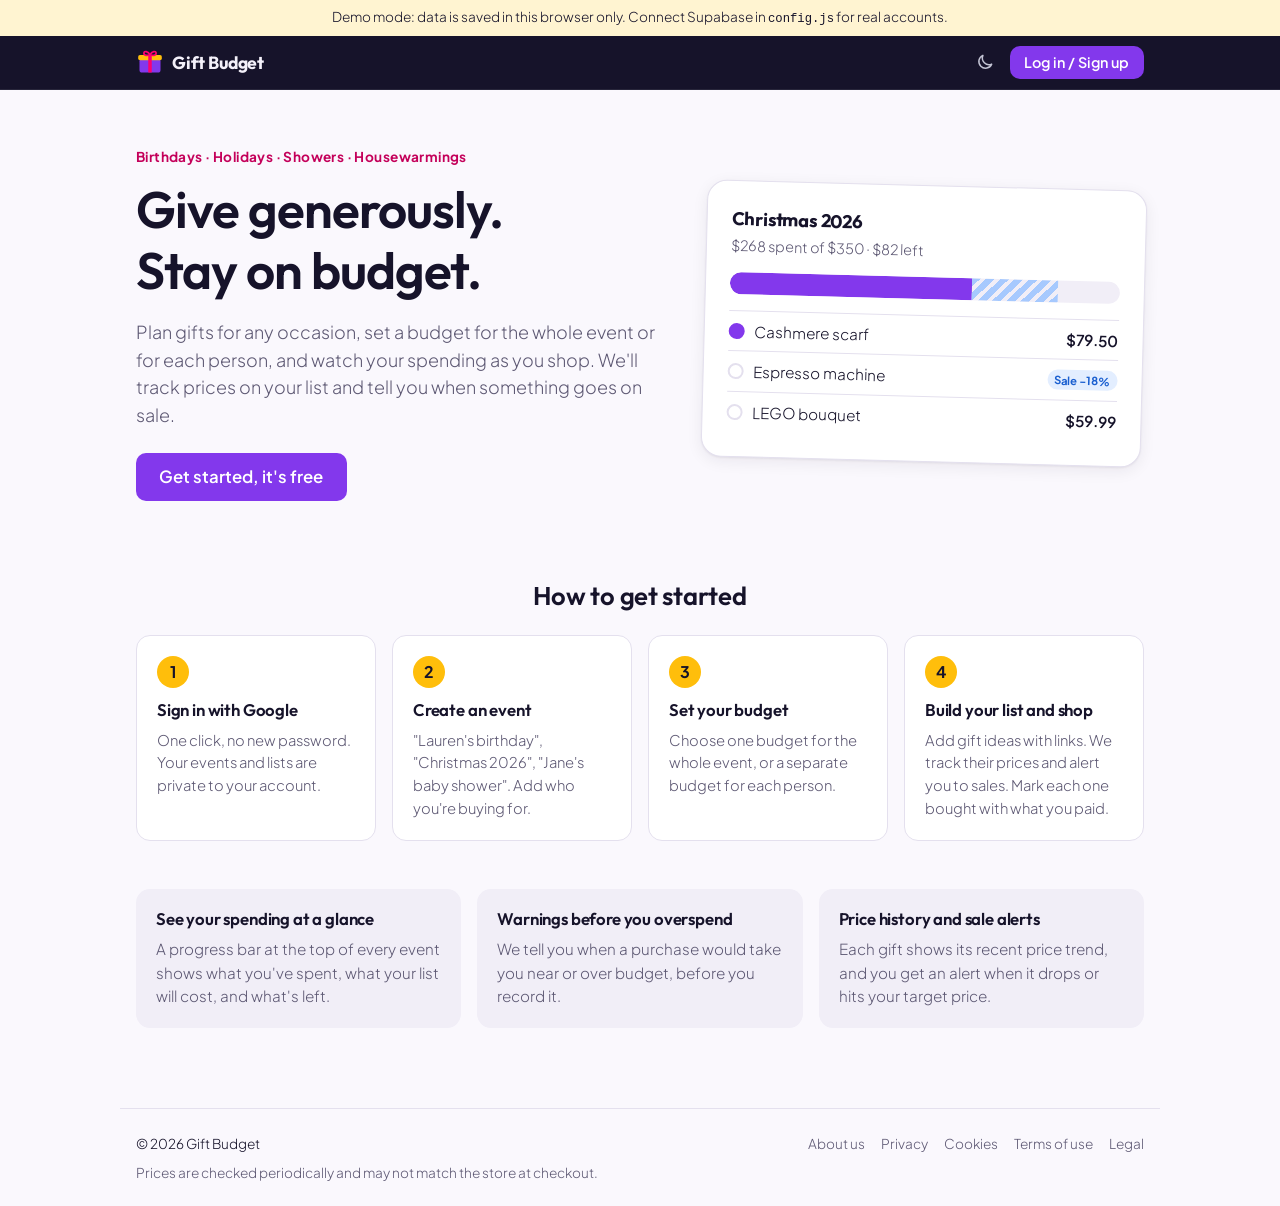
==== commit 5e605414: "SEO, hamburger nav, dark mode button, legal pages, privacy fixes, inclusive occasions - SEO: richer " ====
--- a/index.html
+++ b/index.html
@@ -1,18 +1,67 @@
 <!doctype html>
-<html lang="en">
+<html lang="en-CA">
 <head>
   <meta charset="utf-8">
   <meta name="viewport" content="width=device-width, initial-scale=1">
-  <title>Gift Budget: stay on budget for every gift</title>
-  <meta name="description" content="Plan gifts for birthdays, holidays, showers and housewarmings. Set a budget per event or per person, track spending, and get alerts when gifts on your list go on sale.">
+  <title>Gift Budget: gift planner and budget tracker for every occasion</title>
+  <meta name="description" content="Plan gifts for birthdays, Christmas, Hanukkah, Eid, Diwali, Lunar New Year, showers and more. Set a budget per event or per person, track what you spend, and get alerts when gifts on your list go on sale. Free.">
+  <link rel="canonical" href="https://gift-budget.vercel.app/">
   <meta name="theme-color" content="#16132a">
+  <meta name="color-scheme" content="light dark">
+
+  <meta property="og:type" content="website">
+  <meta property="og:site_name" content="Gift Budget">
+  <meta property="og:url" content="https://gift-budget.vercel.app/">
+  <meta property="og:title" content="Gift Budget: give generously, stay on budget">
+  <meta property="og:description" content="Plan gifts for any occasion, set a budget for the event or each person, and get alerts when gifts go on sale.">
+  <meta property="og:image" content="https://gift-budget.vercel.app/og-image.png">
+  <meta property="og:image:width" content="1200">
+  <meta property="og:image:height" content="630">
+  <meta property="og:image:alt" content="Gift Budget: a budget progress bar above a gift list with a sale tag">
+  <meta property="og:locale" content="en_CA">
+  <meta name="twitter:card" content="summary_large_image">
+  <meta name="twitter:title" content="Gift Budget: give generously, stay on budget">
+  <meta name="twitter:description" content="Plan gifts for any occasion, set a budget for the event or each person, and get alerts when gifts go on sale.">
+  <meta name="twitter:image" content="https://gift-budget.vercel.app/og-image.png">
+
   <link rel="icon" href="icon.svg" type="image/svg+xml">
-  <link rel="preconnect" href="https://fonts.googleapis.com">
-  <link rel="preconnect" href="https://fonts.gstatic.com" crossorigin>
-  <link rel="stylesheet" href="https://fonts.googleapis.com/css2?family=Outfit:wght@500;600;700&family=Plus+Jakarta+Sans:wght@300;500;600;700&display=swap">
+  <link rel="apple-touch-icon" href="apple-touch-icon.png">
+  <link rel="preload" href="fonts/plus-jakarta-sans-latin.woff2" as="font" type="font/woff2" crossorigin>
+  <link rel="preload" href="fonts/outfit-latin.woff2" as="font" type="font/woff2" crossorigin>
+  <link rel="stylesheet" href="fonts/fonts.css">
   <link rel="stylesheet" href="styles.css">
+  <script src="theme.js"></script>
   <script src="config.js"></script>
   <script type="module" src="js/app.js"></script>
+  <script type="application/ld+json">
+  {
+    "@context": "https://schema.org",
+    "@graph": [
+      {
+        "@type": "WebSite",
+        "name": "Gift Budget",
+        "url": "https://gift-budget.vercel.app/",
+        "inLanguage": "en-CA"
+      },
+      {
+        "@type": "WebApplication",
+        "name": "Gift Budget",
+        "url": "https://gift-budget.vercel.app/",
+        "applicationCategory": "LifestyleApplication",
+        "operatingSystem": "Any (runs in a web browser)",
+        "description": "Gift planner and budget tracker for birthdays, holidays and life events. Set a budget per event or per person, track spending, and get sale alerts for gifts on your list.",
+        "offers": { "@type": "Offer", "price": "0", "priceCurrency": "CAD" },
+        "featureList": [
+          "Budgets for a whole event or for each person",
+          "Shopping lists with price history",
+          "Sale and target-price alerts",
+          "Warnings before you go over budget",
+          "Occasions from many traditions, including Christmas, Hanukkah, Eid, Diwali and Lunar New Year"
+        ]
+      }
+    ]
+  }
+  </script>
 </head>
 <body>
   <svg width="0" height="0" style="position:absolute" aria-hidden="true">
@@ -31,12 +80,37 @@
   <header class="site-header"><div class="nav" id="nav"></div></header>
 
   <main id="app" tabindex="-1">
-    <noscript><p>Gift Budget needs JavaScript to run.</p></noscript>
+    <!-- Static intro for search engines and link previews; the app replaces it when it starts. -->
+    <div class="prerender">
+      <h1>Give generously. Stay on budget.</h1>
+      <p>Gift Budget is a free gift planner and budget tracker. Plan gifts for any occasion, set a budget for the
+        whole event or for each person, and watch your spending as you shop. We track prices on your list and tell
+        you when something goes on sale.</p>
+      <h2>How it works</h2>
+      <ol>
+        <li>Sign in with Google. Your events and lists are private to your account.</li>
+        <li>Create an event, such as a birthday, Christmas, Hanukkah, Eid al-Fitr, Diwali, Lunar New Year, a baby shower, a wedding or a housewarming.</li>
+        <li>Set one budget for the event, or a budget for each person you're buying for.</li>
+        <li>Add gift ideas with links. Mark each one bought with what you paid, and get a warning before you go over budget.</li>
+      </ol>
+      <p><a href="#/login">Get started, it's free</a> · <a href="/about">About Gift Budget</a></p>
+    </div>
+    <noscript><p>Gift Budget needs JavaScript to run the planner. You can still read our
+      <a href="/about">About</a>, <a href="/privacy">Privacy</a> and <a href="/terms">Terms</a> pages.</p></noscript>
   </main>
 
   <footer class="site-footer">
-    <span>Gift Budget</span>
-    <span class="muted">Prices are checked periodically and may not match the store at checkout.</span>
+    <span>© 2026 Gift Budget</span>
+    <nav aria-label="Footer">
+      <ul class="footer-links">
+        <li><a href="/about">About us</a></li>
+        <li><a href="/privacy">Privacy</a></li>
+        <li><a href="/cookies">Cookies</a></li>
+        <li><a href="/terms">Terms of use</a></li>
+        <li><a href="/legal">Legal</a></li>
+      </ul>
+    </nav>
+    <span class="muted footer-note">Prices are checked periodically and may not match the store at checkout.</span>
   </footer>
 
   <dialog id="dialog" aria-label="Dialog"></dialog>
--- a/fonts/fonts.css
+++ b/fonts/fonts.css
@@ -0,0 +1,56 @@
+/* Self-hosted copies of Outfit and Plus Jakarta Sans (SIL Open Font License),
+   so visitors' browsers never contact Google Fonts. */
+/* latin-ext */
+@font-face {
+  font-family: 'Outfit';
+  font-style: normal;
+  font-weight: 500 700;
+  font-display: swap;
+  src: url(outfit-latin-ext.woff2) format('woff2');
+  unicode-range: U+0100-02BA, U+02BD-02C5, U+02C7-02CC, U+02CE-02D7, U+02DD-02FF, U+0304, U+0308, U+0329, U+1D00-1DBF, U+1E00-1E9F, U+1EF2-1EFF, U+2020, U+20A0-20AB, U+20AD-20C0, U+2113, U+2C60-2C7F, U+A720-A7FF;
+}
+/* latin */
+@font-face {
+  font-family: 'Outfit';
+  font-style: normal;
+  font-weight: 500 700;
+  font-display: swap;
+  src: url(outfit-latin.woff2) format('woff2');
+  unicode-range: U+0000-00FF, U+0131, U+0152-0153, U+02BB-02BC, U+02C6, U+02DA, U+02DC, U+0304, U+0308, U+0329, U+2000-206F, U+20AC, U+2122, U+2191, U+2193, U+2212, U+2215, U+FEFF, U+FFFD;
+}
+/* cyrillic-ext */
+@font-face {
+  font-family: 'Plus Jakarta Sans';
+  font-style: normal;
+  font-weight: 300 700;
+  font-display: swap;
+  src: url(plus-jakarta-sans-cyrillic-ext.woff2) format('woff2');
+  unicode-range: U+0460-052F, U+1C80-1C8A, U+20B4, U+2DE0-2DFF, U+A640-A69F, U+FE2E-FE2F;
+}
+/* vietnamese */
+@font-face {
+  font-family: 'Plus Jakarta Sans';
+  font-style: normal;
+  font-weight: 300 700;
+  font-display: swap;
+  src: url(plus-jakarta-sans-vietnamese.woff2) format('woff2');
+  unicode-range: U+0102-0103, U+0110-0111, U+0128-0129, U+0168-0169, U+01A0-01A1, U+01AF-01B0, U+0300-0301, U+0303-0304, U+0308-0309, U+0323, U+0329, U+1EA0-1EF9, U+20AB;
+}
+/* latin-ext */
+@font-face {
+  font-family: 'Plus Jakarta Sans';
+  font-style: normal;
+  font-weight: 300 700;
+  font-display: swap;
+  src: url(plus-jakarta-sans-latin-ext.woff2) format('woff2');
+  unicode-range: U+0100-02BA, U+02BD-02C5, U+02C7-02CC, U+02CE-02D7, U+02DD-02FF, U+0304, U+0308, U+0329, U+1D00-1DBF, U+1E00-1E9F, U+1EF2-1EFF, U+2020, U+20A0-20AB, U+20AD-20C0, U+2113, U+2C60-2C7F, U+A720-A7FF;
+}
+/* latin */
+@font-face {
+  font-family: 'Plus Jakarta Sans';
+  font-style: normal;
+  font-weight: 300 700;
+  font-display: swap;
+  src: url(plus-jakarta-sans-latin.woff2) format('woff2');
+  unicode-range: U+0000-00FF, U+0131, U+0152-0153, U+02BB-02BC, U+02C6, U+02DA, U+02DC, U+0304, U+0308, U+0329, U+2000-206F, U+20AC, U+2122, U+2191, U+2193, U+2212, U+2215, U+FEFF, U+FFFD;
+}
--- a/styles.css
+++ b/styles.css
@@ -50,8 +50,6 @@
   --shadow: 0 1px 2px rgb(22 19 42 / 6%), 0 4px 16px rgb(22 19 42 / 7%);
   --radius: 14px;
   --font-heading: 'Outfit', system-ui, -apple-system, 'Segoe UI', Roboto, sans-serif;
-  /* Page edges either side of the content column, and the header. */
-  --frame: var(--ink);
   --font-body: 'Plus Jakarta Sans', system-ui, -apple-system, 'Segoe UI', Roboto, sans-serif;
   color-scheme: light;
 }
@@ -90,11 +88,44 @@
   }
 }
 
+/* Same dark tokens when chosen with the theme button (data-theme="dark"). */
+:root[data-theme='dark'] {
+  --bg: #1c1833;
+  --surface: #24203d;
+  --surface-2: #2f2a4c;
+  --text: #f4f1fa;
+  --muted: #b8b2cd;
+  --border: #3c3659;
+  --primary: #a879f7;
+  --primary-strong: #c1a0fa;
+  --primary-soft: #33275a;
+  --on-primary: var(--ink);
+  --link: #c1a0fa;
+  --accent-text: #ff6fa8;
+  --accent-soft: #4a1f37;
+  --sale-text: #8db8ff;
+  --sale-soft: #1f2f55;
+  --target-text: #ff8a50;
+  --target-soft: #46281a;
+  --ok: #a879f7;
+  --ok-text: #c1a0fa;
+  --near-text: var(--amber);
+  --near-soft: #3f3317;
+  --over: #ff5a5f;
+  --over-text: #ff8589;
+  --over-soft: #4a2229;
+  --danger: #ff5a5f;
+  --on-danger: var(--ink);
+  --planned: #4d6aa8;
+  --shadow: 0 1px 2px rgb(0 0 0 / 30%), 0 4px 16px rgb(0 0 0 / 25%);
+  color-scheme: dark;
+}
+
 * { box-sizing: border-box; }
 html { -webkit-text-size-adjust: 100%; }
 body {
   margin: 0;
-  background: var(--frame);
+  background: var(--bg);
   color: var(--text);
   /* Body text: Plus Jakarta Sans Light. Buttons, labels and amounts keep heavier weights. */
   font: 300 16px/1.55 var(--font-body);
@@ -124,6 +155,8 @@
 .skip { position: absolute; left: -999px; }
 .skip:focus { left: 1rem; top: 1rem; z-index: 100; background: var(--surface); padding: .5rem 1rem; }
 :focus-visible { outline: 2px solid var(--primary); outline-offset: 2px; }
+/* main is focused after each page change (for screen readers); it isn't a control, so no outline. */
+main:focus, main:focus-visible { outline: none; }
 
 .demo-banner {
   background: var(--near-soft);
@@ -135,8 +168,7 @@
 
 /* ---------- header / nav */
 .site-header {
-  /* Dark bar that continues the dark page edges. */
-  background: var(--frame);
+  background: var(--ink);
   border-bottom: 1px solid rgb(255 255 255 / 8%);
   position: sticky;
   top: 0;
@@ -206,6 +238,63 @@
 }
 
 .bell { position: relative; }
+
+/* Theme button: show the moon in light mode, the sun in dark mode. */
+.theme-btn .icon-sun { display: none; }
+:root[data-theme='dark'] .theme-btn .icon-sun { display: block; }
+:root[data-theme='dark'] .theme-btn .icon-moon { display: none; }
+@media (prefers-color-scheme: dark) {
+  :root:not([data-theme='light']) .theme-btn .icon-sun { display: block; }
+  :root:not([data-theme='light']) .theme-btn .icon-moon { display: none; }
+}
+
+/* Hamburger menu (tablets in portrait or landscape, and phones). */
+.nav-right .menu-btn { display: none; }
+.site-header .menu-btn { color: #f4f1fa; }
+.menu-panel {
+  position: absolute;
+  top: 100%;
+  left: 0;
+  right: 0;
+  background: var(--ink);
+  border-top: 1px solid rgb(255 255 255 / 8%);
+  box-shadow: 0 12px 24px rgb(0 0 0 / 25%);
+  padding: .5rem 16px 1rem;
+  display: flex;
+  flex-direction: column;
+  gap: .15rem;
+}
+.menu-panel a,
+.menu-panel button {
+  display: flex;
+  align-items: center;
+  gap: .6rem;
+  width: 100%;
+  min-height: 44px;
+  padding: .55rem .75rem;
+  border: 0;
+  border-radius: 10px;
+  background: none;
+  color: #e4e1ef;
+  font: inherit;
+  font-weight: 500;
+  text-align: left;
+  text-decoration: none;
+  cursor: pointer;
+}
+.menu-panel a:hover,
+.menu-panel button:hover { background: rgb(255 255 255 / 10%); color: #fff; }
+.menu-panel a[aria-current='page'] { background: rgb(131 56 236 / 30%); color: #d4bcfc; }
+.menu-panel hr { border: 0; border-top: 1px solid rgb(255 255 255 / 10%); margin: .35rem 0; }
+@media (max-width: 1024px) {
+  .nav-links,
+  .account-link,
+  .nav-right > .theme-btn { display: none; }
+  .nav-right .menu-btn { display: inline-grid; }
+}
+@media (min-width: 1025px) {
+  .menu-panel { display: none !important; }
+}
 .badge {
   position: absolute;
   top: 0;
@@ -266,15 +355,8 @@
   margin: 0 auto;
   padding: 1.5rem 16px 3rem;
   outline: none;
-  background: var(--bg);
-}
-/* Fade the content, not the column, so the navy edges don't show through. */
+}
 main[aria-busy='true'] > * { opacity: .6; }
-/* Soft shadow on the column's sides only, so it sits on top of the navy edges. */
-main, .site-footer {
-  box-shadow: 0 0 36px rgb(15 16 30 / 35%);
-  clip-path: inset(0 -48px);
-}
 .site-footer {
   max-width: 1040px;
   width: 100%;
@@ -285,8 +367,47 @@
   gap: .5rem 1.5rem;
   font-size: .85rem;
   border-top: 1px solid var(--border);
-  background: var(--bg);
-}
+  justify-content: space-between;
+  align-items: center;
+}
+.footer-links { display: flex; flex-wrap: wrap; gap: .25rem 1rem; list-style: none; margin: 0; padding: 0; }
+.footer-links a { color: var(--muted); text-decoration: none; }
+.footer-links a:hover { color: var(--text); text-decoration: underline; }
+.footer-note { flex-basis: 100%; }
+
+/* Static, crawlable intro in index.html; the app replaces it once it starts. */
+.js .prerender { display: none; }
+
+/* ---------- legal / info pages */
+.legal { max-width: 720px; margin: 0 auto; }
+.legal h1 { margin-bottom: .25rem; }
+.legal .updated { color: var(--muted); margin-bottom: 2rem; }
+.legal h2 { margin-top: 2rem; font-size: 1.3rem; }
+.legal h3 { margin-top: 1.25rem; }
+.legal p, .legal li { font-size: 1rem; }
+.legal ul { padding-left: 1.25rem; }
+.legal li { margin-bottom: .35rem; }
+.legal .summary {
+  background: var(--primary-soft);
+  border-radius: var(--radius);
+  padding: 1rem 1.25rem;
+  margin-bottom: 1.5rem;
+}
+.legal .summary ul { margin: .25rem 0 0; }
+.table-wrap { overflow-x: auto; margin: 1rem 0; }
+.legal table { border-collapse: collapse; width: 100%; font-size: .92rem; }
+.legal th, .legal td { text-align: left; vertical-align: top; padding: .55rem .6rem; border-bottom: 1px solid var(--border); }
+.legal th { font-weight: 600; }
+.legal code { font-size: .85em; background: var(--surface-2); padding: .1rem .3rem; border-radius: 4px; overflow-wrap: anywhere; }
+/* Details the site owner still has to fill in. */
+.placeholder { background: var(--near-soft); color: var(--near-text); border-radius: 4px; padding: 0 .25rem; font-weight: 600; }
+
+/* Occasion suggestions on the new-event form */
+.chip-group { margin: 0 0 .75rem; }
+.chip-group h3 { font-family: var(--font-body); font-size: .8rem; font-weight: 600; letter-spacing: .04em; text-transform: uppercase; color: var(--muted); margin: .75rem 0 .4rem; }
+.more-occasions { margin: -.4rem 0 1rem; }
+.more-occasions summary { cursor: pointer; color: var(--link); font-weight: 500; font-size: .9rem; width: fit-content; }
+.more-occasions .chips { margin: 0; }
 .card {
   background: var(--surface);
   border: 1px solid var(--border);
@@ -633,10 +754,6 @@
   .features { grid-template-columns: 1fr; }
 }
 @media (max-width: 640px) {
-  .nav { gap: .5rem; flex-wrap: wrap; }
-  .nav-links { order: 3; width: 100%; }
-  .account-name { display: none; }
-  .account-link { padding: .2rem; }
   .steps { grid-template-columns: 1fr; }
   .segmented, .field-row { grid-template-columns: 1fr; }
   .recipient-row { grid-template-columns: 1fr 110px 34px; }
@@ -646,3 +763,7 @@
   .gift-spark { display: none; }
   .left { text-align: left; }
 }
+
+/* A button that looks like an inline link */
+.link-btn { background: none; border: 0; padding: 0; font: inherit; color: var(--link); text-decoration: underline; cursor: pointer; }
+.legal-note { margin: 1.25rem 0 0; }
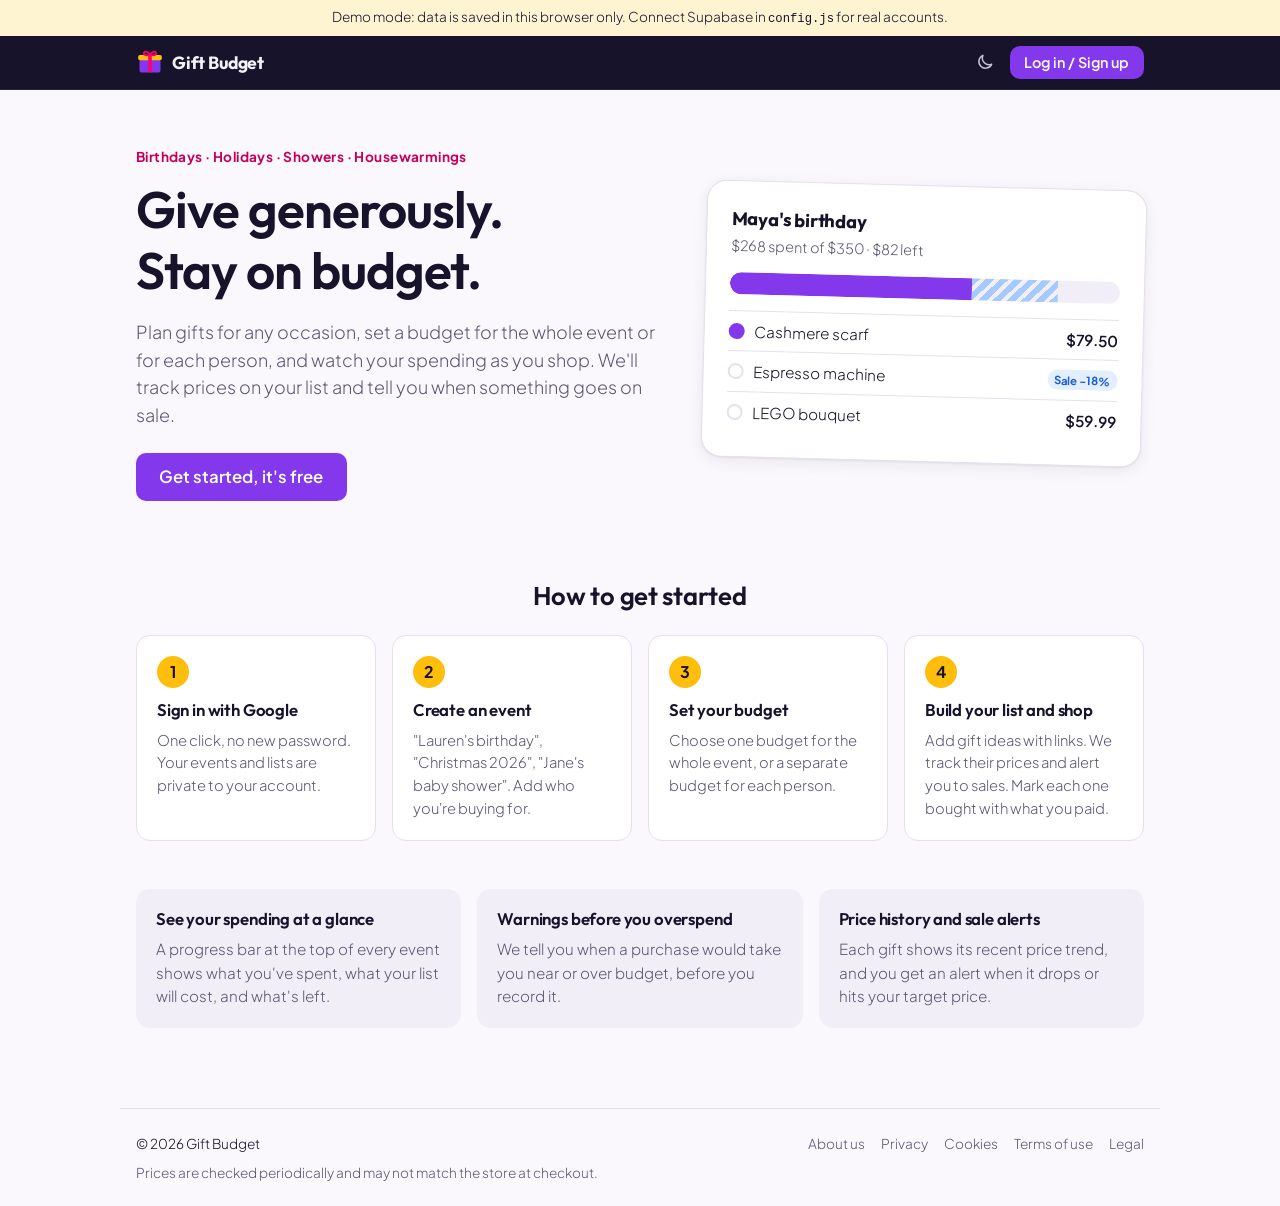
==== commit 336a508f: "Use giftingsmart.shop as the site's address Canonical links, Open Graph tags, structured data, sitem" ====
--- a/index.html
+++ b/index.html
@@ -5,16 +5,16 @@
   <meta name="viewport" content="width=device-width, initial-scale=1">
   <title>Gift Budget: gift planner and budget tracker for every occasion</title>
   <meta name="description" content="Plan gifts for birthdays, Christmas, Hanukkah, Eid, Diwali, Lunar New Year, showers and more. Set a budget per event or per person, track what you spend, and get alerts when gifts on your list go on sale. Free.">
-  <link rel="canonical" href="https://gift-budget.vercel.app/">
+  <link rel="canonical" href="https://giftingsmart.shop/">
   <meta name="theme-color" content="#16132a">
   <meta name="color-scheme" content="light dark">
 
   <meta property="og:type" content="website">
   <meta property="og:site_name" content="Gift Budget">
-  <meta property="og:url" content="https://gift-budget.vercel.app/">
+  <meta property="og:url" content="https://giftingsmart.shop/">
   <meta property="og:title" content="Gift Budget: give generously, stay on budget">
   <meta property="og:description" content="Plan gifts for any occasion, set a budget for the event or each person, and get alerts when gifts go on sale.">
-  <meta property="og:image" content="https://gift-budget.vercel.app/og-image.png">
+  <meta property="og:image" content="https://giftingsmart.shop/og-image.png">
   <meta property="og:image:width" content="1200">
   <meta property="og:image:height" content="630">
   <meta property="og:image:alt" content="Gift Budget: a budget progress bar above a gift list with a sale tag">
@@ -22,7 +22,7 @@
   <meta name="twitter:card" content="summary_large_image">
   <meta name="twitter:title" content="Gift Budget: give generously, stay on budget">
   <meta name="twitter:description" content="Plan gifts for any occasion, set a budget for the event or each person, and get alerts when gifts go on sale.">
-  <meta name="twitter:image" content="https://gift-budget.vercel.app/og-image.png">
+  <meta name="twitter:image" content="https://giftingsmart.shop/og-image.png">
 
   <link rel="icon" href="icon.svg" type="image/svg+xml">
   <link rel="apple-touch-icon" href="apple-touch-icon.png">
@@ -40,13 +40,13 @@
       {
         "@type": "WebSite",
         "name": "Gift Budget",
-        "url": "https://gift-budget.vercel.app/",
+        "url": "https://giftingsmart.shop/",
         "inLanguage": "en-CA"
       },
       {
         "@type": "WebApplication",
         "name": "Gift Budget",
-        "url": "https://gift-budget.vercel.app/",
+        "url": "https://giftingsmart.shop/",
         "applicationCategory": "LifestyleApplication",
         "operatingSystem": "Any (runs in a web browser)",
         "description": "Gift planner and budget tracker for birthdays, holidays and life events. Set a budget per event or per person, track spending, and get sale alerts for gifts on your list.",
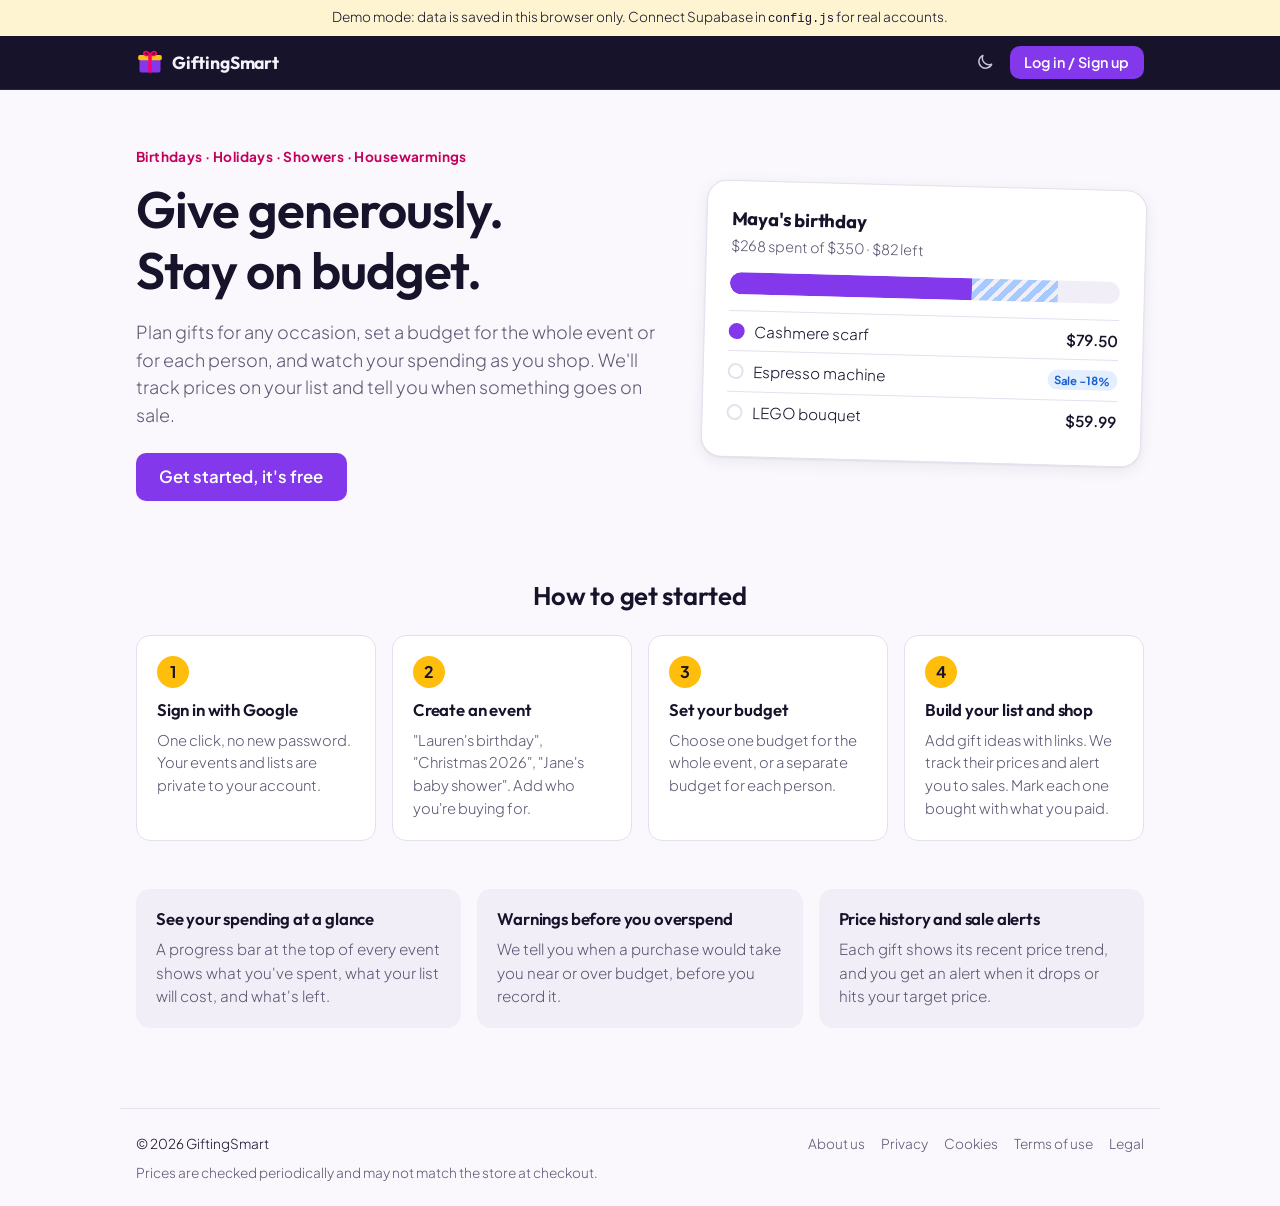
==== commit d8e40c0d: "Rename to GiftingSmart and set the contact email Brand, page titles, preview image, policy pages and" ====
--- a/index.html
+++ b/index.html
@@ -3,24 +3,24 @@
 <head>
   <meta charset="utf-8">
   <meta name="viewport" content="width=device-width, initial-scale=1">
-  <title>Gift Budget: gift planner and budget tracker for every occasion</title>
+  <title>GiftingSmart: gift planner and budget tracker for every occasion</title>
   <meta name="description" content="Plan gifts for birthdays, Christmas, Hanukkah, Eid, Diwali, Lunar New Year, showers and more. Set a budget per event or per person, track what you spend, and get alerts when gifts on your list go on sale. Free.">
   <link rel="canonical" href="https://giftingsmart.shop/">
   <meta name="theme-color" content="#16132a">
   <meta name="color-scheme" content="light dark">
 
   <meta property="og:type" content="website">
-  <meta property="og:site_name" content="Gift Budget">
+  <meta property="og:site_name" content="GiftingSmart">
   <meta property="og:url" content="https://giftingsmart.shop/">
-  <meta property="og:title" content="Gift Budget: give generously, stay on budget">
+  <meta property="og:title" content="GiftingSmart: give generously, stay on budget">
   <meta property="og:description" content="Plan gifts for any occasion, set a budget for the event or each person, and get alerts when gifts go on sale.">
   <meta property="og:image" content="https://giftingsmart.shop/og-image.png">
   <meta property="og:image:width" content="1200">
   <meta property="og:image:height" content="630">
-  <meta property="og:image:alt" content="Gift Budget: a budget progress bar above a gift list with a sale tag">
+  <meta property="og:image:alt" content="GiftingSmart: a budget progress bar above a gift list with a sale tag">
   <meta property="og:locale" content="en_CA">
   <meta name="twitter:card" content="summary_large_image">
-  <meta name="twitter:title" content="Gift Budget: give generously, stay on budget">
+  <meta name="twitter:title" content="GiftingSmart: give generously, stay on budget">
   <meta name="twitter:description" content="Plan gifts for any occasion, set a budget for the event or each person, and get alerts when gifts go on sale.">
   <meta name="twitter:image" content="https://giftingsmart.shop/og-image.png">
 
@@ -39,13 +39,13 @@
     "@graph": [
       {
         "@type": "WebSite",
-        "name": "Gift Budget",
+        "name": "GiftingSmart",
         "url": "https://giftingsmart.shop/",
         "inLanguage": "en-CA"
       },
       {
         "@type": "WebApplication",
-        "name": "Gift Budget",
+        "name": "GiftingSmart",
         "url": "https://giftingsmart.shop/",
         "applicationCategory": "LifestyleApplication",
         "operatingSystem": "Any (runs in a web browser)",
@@ -83,7 +83,7 @@
     <!-- Static intro for search engines and link previews; the app replaces it when it starts. -->
     <div class="prerender">
       <h1>Give generously. Stay on budget.</h1>
-      <p>Gift Budget is a free gift planner and budget tracker. Plan gifts for any occasion, set a budget for the
+      <p>GiftingSmart is a free gift planner and budget tracker. Plan gifts for any occasion, set a budget for the
         whole event or for each person, and watch your spending as you shop. We track prices on your list and tell
         you when something goes on sale.</p>
       <h2>How it works</h2>
@@ -93,14 +93,14 @@
         <li>Set one budget for the event, or a budget for each person you're buying for.</li>
         <li>Add gift ideas with links. Mark each one bought with what you paid, and get a warning before you go over budget.</li>
       </ol>
-      <p><a href="#/login">Get started, it's free</a> · <a href="/about">About Gift Budget</a></p>
+      <p><a href="#/login">Get started, it's free</a> · <a href="/about">About GiftingSmart</a></p>
     </div>
-    <noscript><p>Gift Budget needs JavaScript to run the planner. You can still read our
+    <noscript><p>GiftingSmart needs JavaScript to run the planner. You can still read our
       <a href="/about">About</a>, <a href="/privacy">Privacy</a> and <a href="/terms">Terms</a> pages.</p></noscript>
   </main>
 
   <footer class="site-footer">
-    <span>© 2026 Gift Budget</span>
+    <span>© 2026 GiftingSmart</span>
     <nav aria-label="Footer">
       <ul class="footer-links">
         <li><a href="/about">About us</a></li>
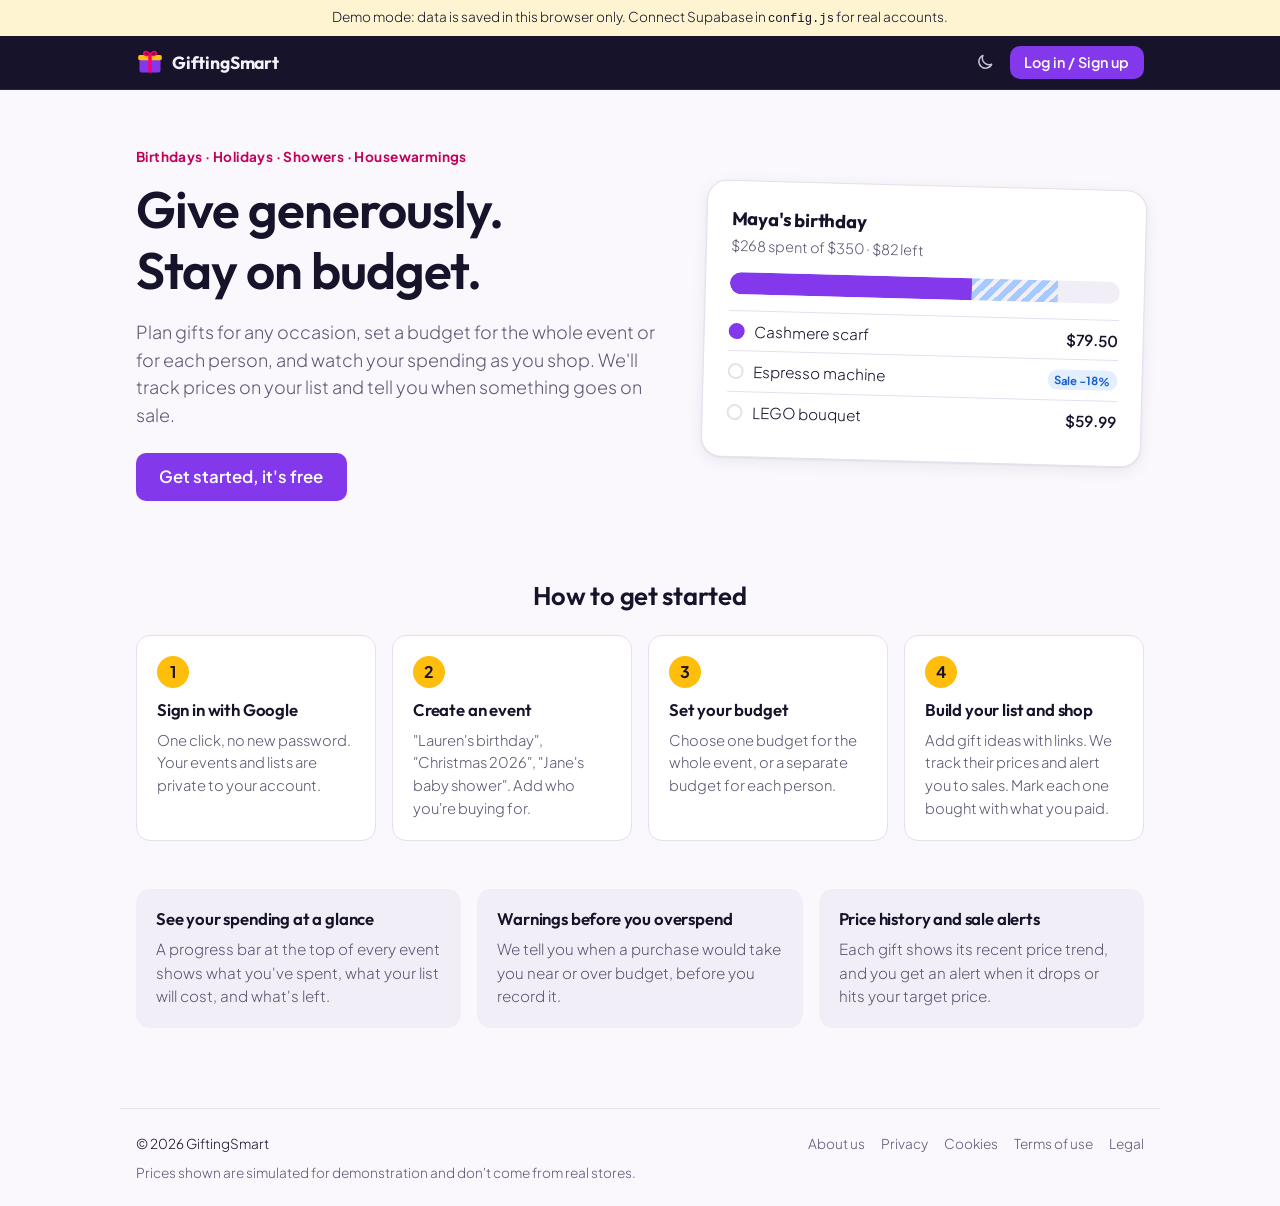
==== commit 67300f69: "Add a no-account demo and label prices as simulated 'Try the demo' on the home page, login page and " ====
--- a/index.html
+++ b/index.html
@@ -110,7 +110,7 @@
         <li><a href="/legal">Legal</a></li>
       </ul>
     </nav>
-    <span class="muted footer-note">Prices are checked periodically and may not match the store at checkout.</span>
+    <span class="muted footer-note">Prices shown are simulated for demonstration and don't come from real stores.</span>
   </footer>
 
   <dialog id="dialog" aria-label="Dialog"></dialog>
--- a/styles.css
+++ b/styles.css
@@ -767,3 +767,9 @@
 /* A button that looks like an inline link */
 .link-btn { background: none; border: 0; padding: 0; font: inherit; color: var(--link); text-decoration: underline; cursor: pointer; }
 .legal-note { margin: 1.25rem 0 0; }
+
+/* "or" divider and demo button on the login page */
+.or { display: flex; align-items: center; gap: .75rem; color: var(--muted); font-size: .85rem; margin: 1.25rem 0; }
+.or::before, .or::after { content: ''; flex: 1; border-top: 1px solid var(--border); }
+.demo-btn { width: 100%; }
+.demo-banner .link-btn { color: inherit; font-weight: 600; margin-left: .35rem; }
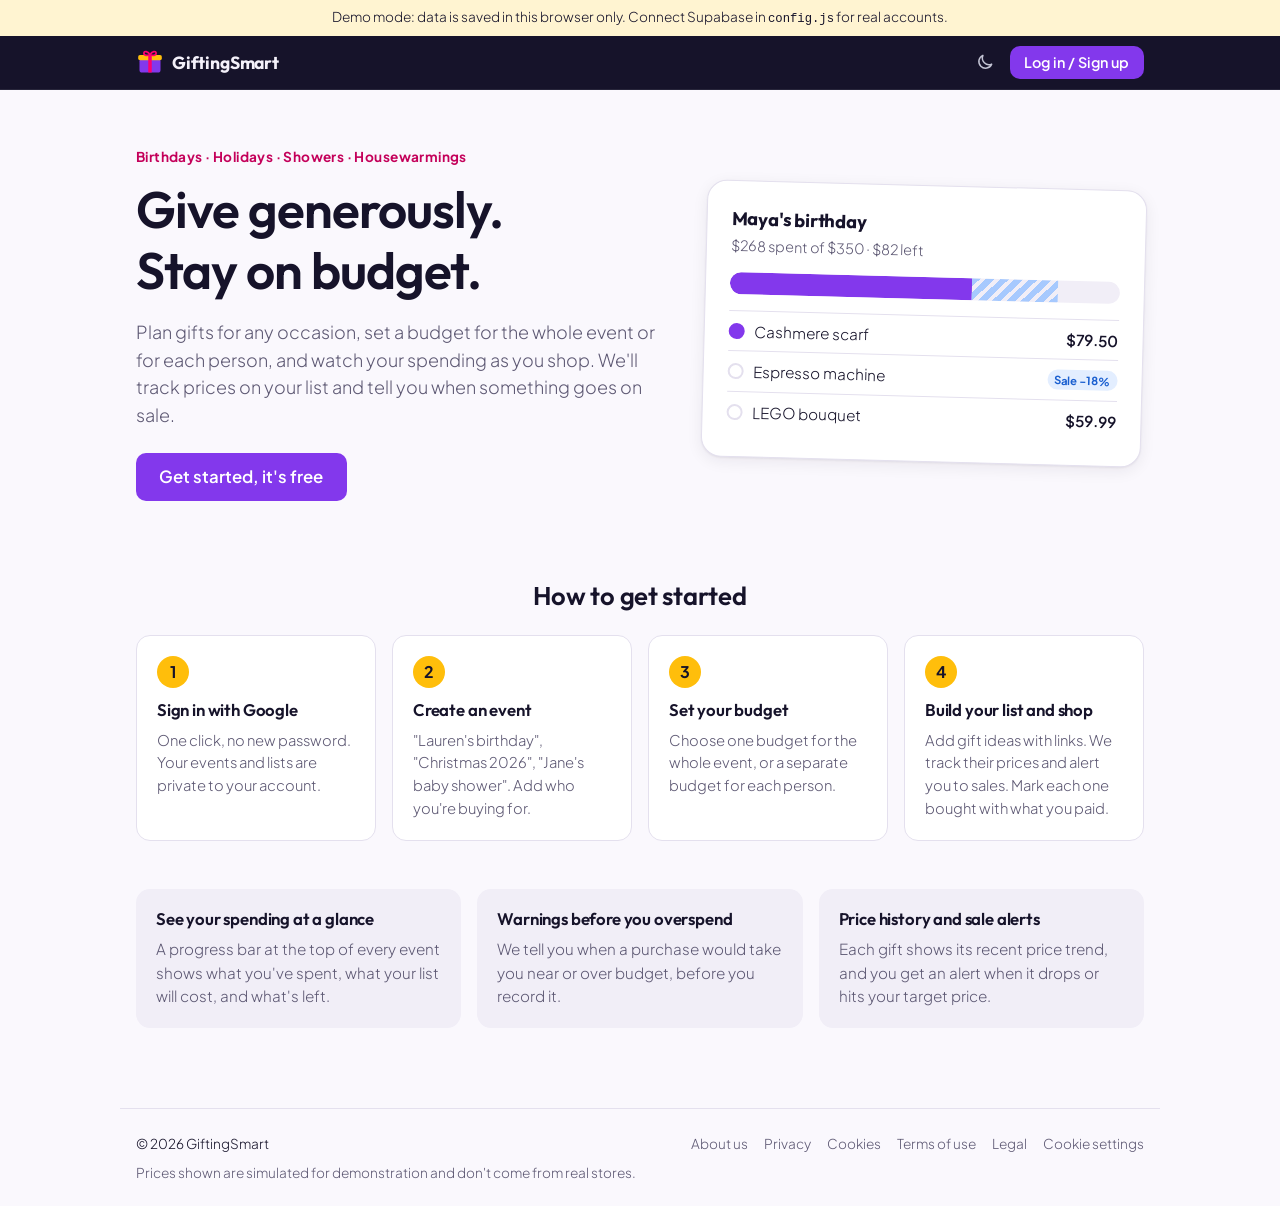
==== commit 3536e01c: "Add Google Analytics behind a cookie consent banner - analytics.js loads GA4 (G-78CTEE5H2K) only on " ====
--- a/index.html
+++ b/index.html
@@ -32,6 +32,7 @@
   <link rel="stylesheet" href="styles.css">
   <script src="theme.js"></script>
   <script src="config.js"></script>
+  <script src="analytics.js" defer></script>
   <script type="module" src="js/app.js"></script>
   <script type="application/ld+json">
   {
@@ -108,6 +109,7 @@
         <li><a href="/cookies">Cookies</a></li>
         <li><a href="/terms">Terms of use</a></li>
         <li><a href="/legal">Legal</a></li>
+        <li><a href="/cookies" data-cookie-settings>Cookie settings</a></li>
       </ul>
     </nav>
     <span class="muted footer-note">Prices shown are simulated for demonstration and don't come from real stores.</span>
--- a/styles.css
+++ b/styles.css
@@ -773,3 +773,25 @@
 .or::before, .or::after { content: ''; flex: 1; border-top: 1px solid var(--border); }
 .demo-btn { width: 100%; }
 .demo-banner .link-btn { color: inherit; font-weight: 600; margin-left: .35rem; }
+
+/* Cookie consent banner (analytics.js) */
+.consent {
+  position: fixed;
+  left: 50%;
+  bottom: 1rem;
+  transform: translateX(-50%);
+  z-index: 60;
+  width: min(640px, calc(100vw - 32px));
+  background: var(--surface);
+  color: var(--text);
+  border: 1px solid var(--border);
+  border-radius: var(--radius);
+  box-shadow: 0 12px 40px rgb(22 19 42 / 22%);
+  padding: 1rem 1.1rem;
+  display: flex;
+  align-items: center;
+  gap: 1rem;
+  flex-wrap: wrap;
+}
+.consent p { margin: 0; flex: 1 1 280px; font-size: .92rem; }
+.consent-actions { display: flex; gap: .5rem; margin-left: auto; }
